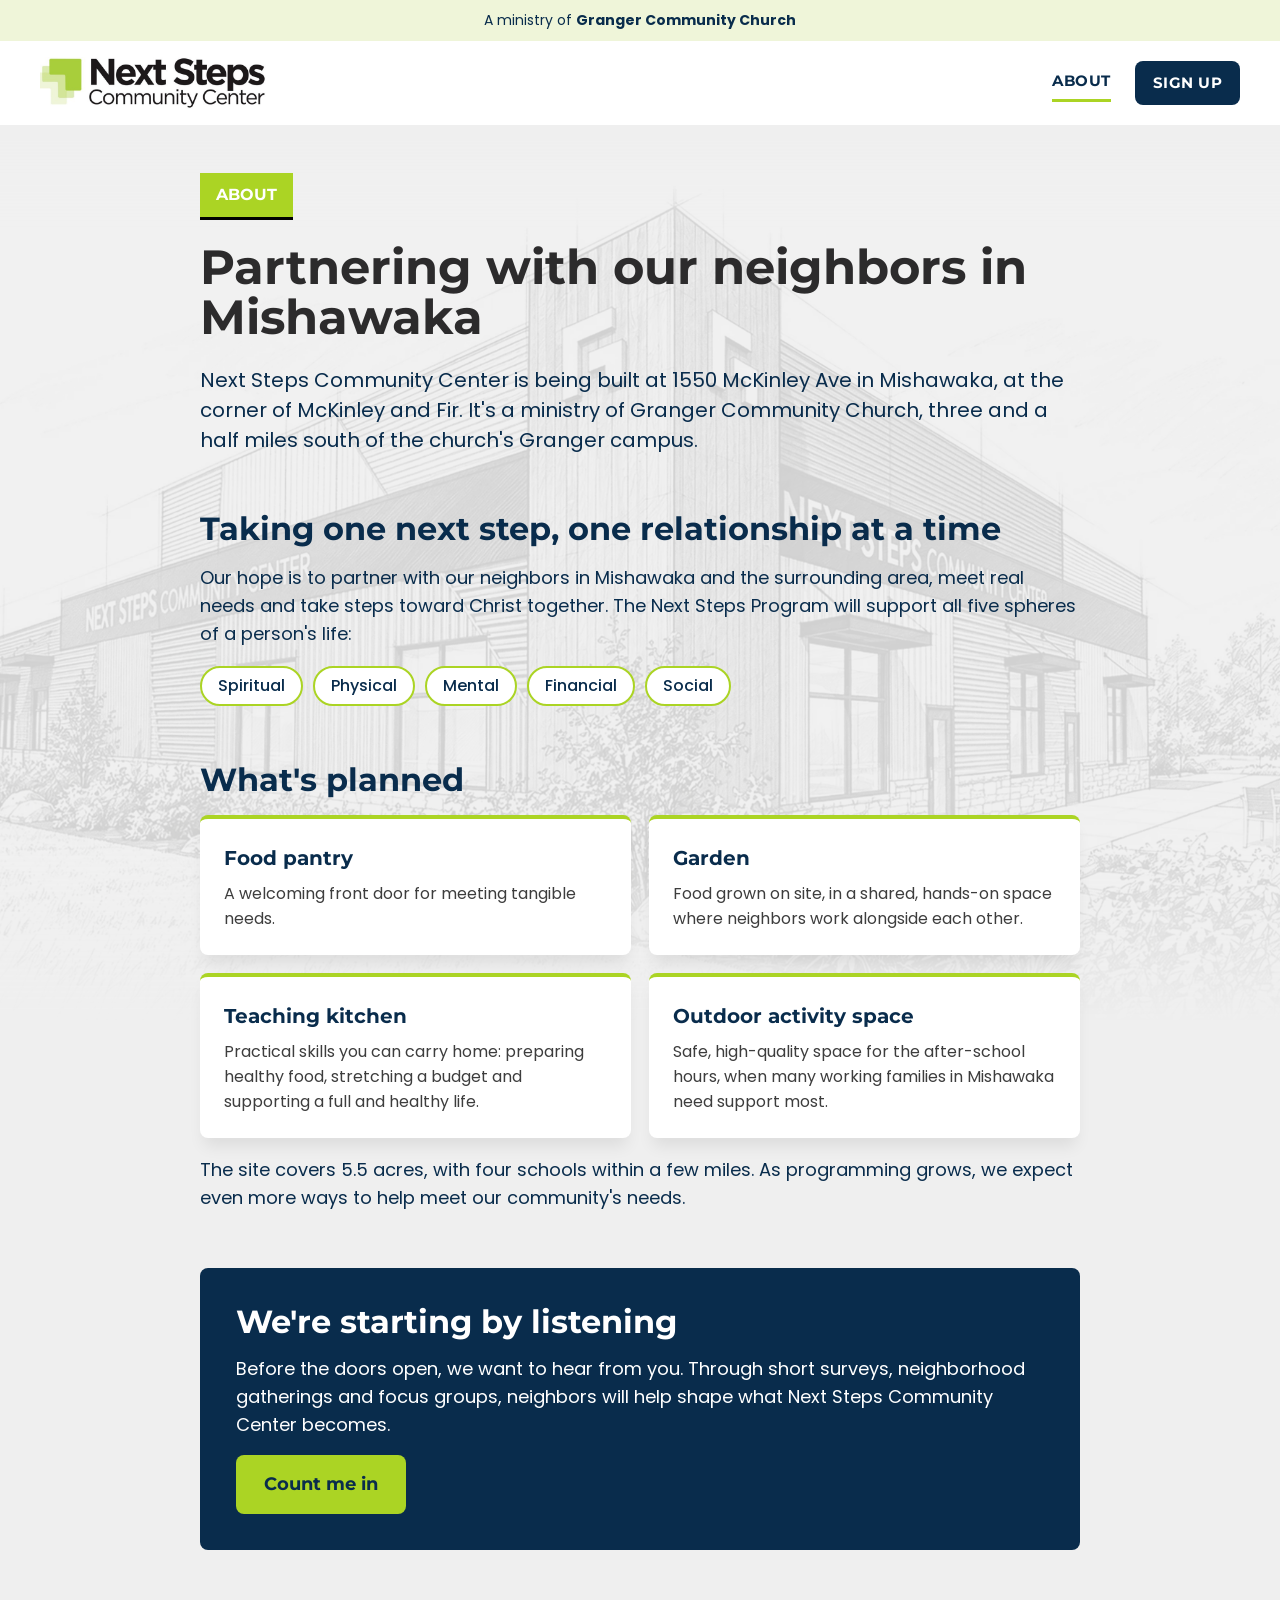
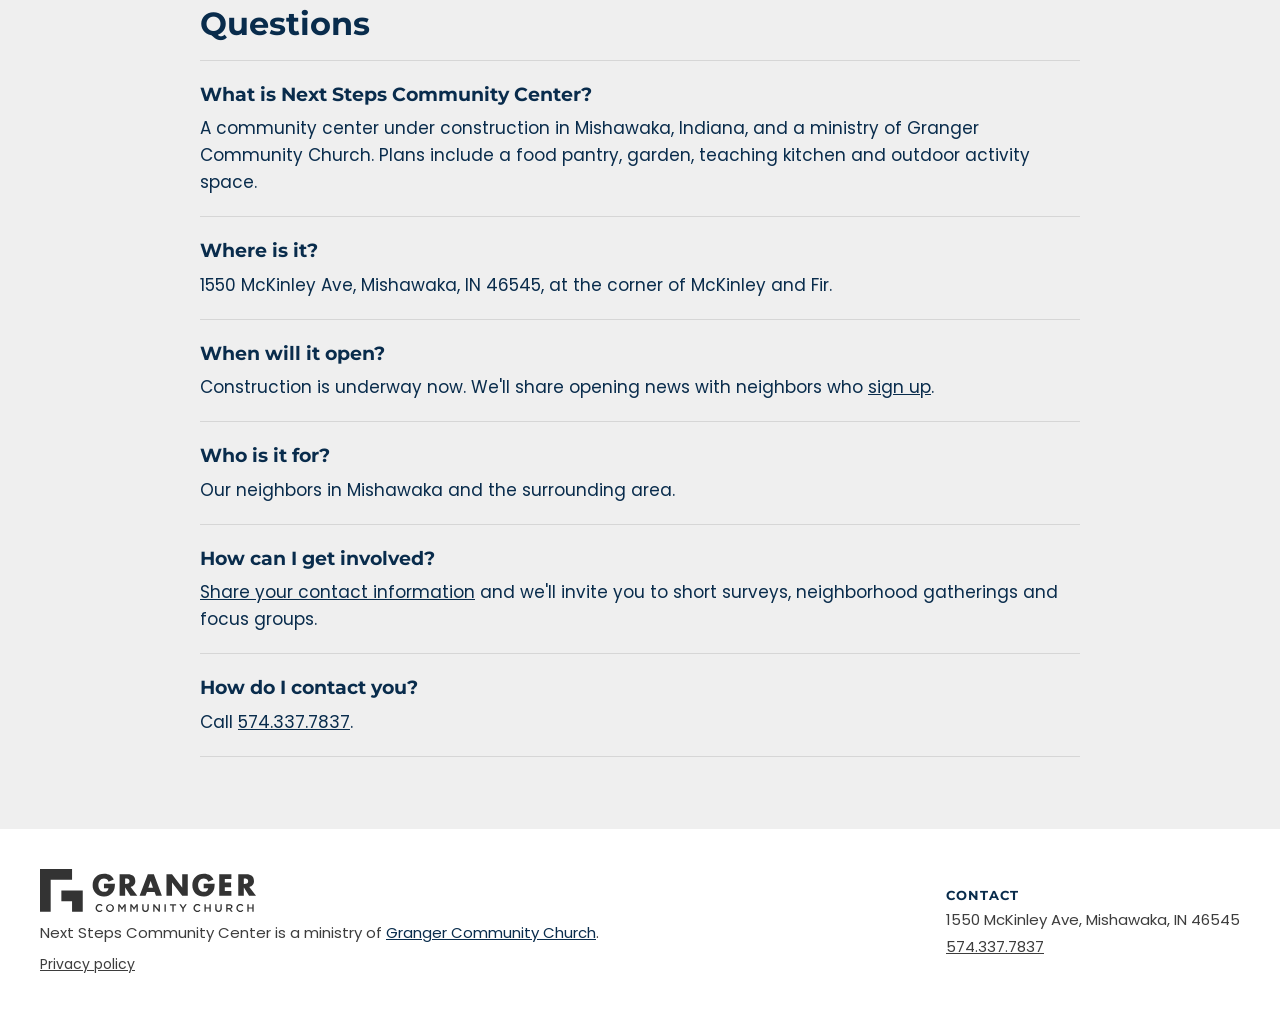
==== about/index.html @ ad735117 "Add About page, header nav and Google Analytics About page (about/index.html, served at /about/): ne" ====
<!doctype html>
<html lang="en">
<head>
<meta charset="utf-8">
<meta name="viewport" content="width=device-width, initial-scale=1">
<title>About | Next Steps Community Center</title>
<meta name="description" content="Next Steps Community Center is being built at 1550 McKinley Ave in Mishawaka, Indiana. A ministry of Granger Community Church, it will include a food pantry, garden, teaching kitchen and outdoor activity space.">
<link rel="canonical" href="https://mynextsteps.cc/about/">
<meta property="og:title" content="About | Next Steps Community Center">
<meta property="og:description" content="A new community center in Mishawaka with a food pantry, garden, teaching kitchen and outdoor activity space. A ministry of Granger Community Church.">
<meta property="og:url" content="https://mynextsteps.cc/about/">
<meta property="og:type" content="website">
<meta name="theme-color" content="#abd424">
<link rel="icon" href="/favicon.svg" type="image/svg+xml">
<link rel="icon" href="/favicon-32.png" type="image/png" sizes="32x32">
<link rel="apple-touch-icon" href="/apple-touch-icon.png">
<link rel="preconnect" href="https://fonts.googleapis.com">
<link rel="preconnect" href="https://fonts.gstatic.com" crossorigin>
<link href="https://fonts.googleapis.com/css2?family=Montserrat:wght@700;800&family=Poppins:wght@400;500;600&display=swap" rel="stylesheet">
<link rel="stylesheet" href="/site.css">
<script src="/analytics.js"></script>
</head>
<body>

<div class="topbar"><a href="https://grangerchurch.com">A ministry of <strong>Granger Community Church</strong></a></div>

<header class="header">
  <div class="header-inner">
    <a href="/" class="header-logo"><img src="/assets/nscc-logo.jpg" alt="Next Steps Community Center home" width="226" height="52"></a>
    <nav class="nav" aria-label="Main">
      <a href="/about/" aria-current="page">About</a>
      <a href="/#sign-up" class="nav-cta">Sign up</a>
    </nav>
  </div>
</header>

<main class="about">
  <div class="about-inner">

    <section class="about-hero" aria-labelledby="about-title">
      <span class="label">About</span>
      <h1 id="about-title">Partnering with our neighbors in Mishawaka</h1>
      <p class="lead">Next Steps Community Center is being built at 1550 McKinley Ave in Mishawaka, at the corner of McKinley and Fir. It's a ministry of Granger Community Church, three and a half miles south of the church's Granger campus.</p>
    </section>

    <section class="about-section" aria-labelledby="why">
      <h2 id="why">Taking one next step, one relationship at a time</h2>
      <p>Our hope is to partner with our neighbors in Mishawaka and the surrounding area, meet real needs and take steps toward Christ together. The Next Steps Program will support all five spheres of a person's life:</p>
      <ul class="spheres">
        <li>Spiritual</li>
        <li>Physical</li>
        <li>Mental</li>
        <li>Financial</li>
        <li>Social</li>
      </ul>
    </section>

    <section class="about-section" aria-labelledby="plans">
      <h2 id="plans">What's planned</h2>
      <ul class="plans">
        <li>
          <h3>Food pantry</h3>
          <p>A welcoming front door for meeting tangible needs.</p>
        </li>
        <li>
          <h3>Garden</h3>
          <p>Food grown on site, in a shared, hands-on space where neighbors work alongside each other.</p>
        </li>
        <li>
          <h3>Teaching kitchen</h3>
          <p>Practical skills you can carry home: preparing healthy food, stretching a budget and supporting a full and healthy life.</p>
        </li>
        <li>
          <h3>Outdoor activity space</h3>
          <p>Safe, high-quality space for the after-school hours, when many working families in Mishawaka need support most.</p>
        </li>
      </ul>
      <p>The site covers 5.5 acres, with four schools within a few miles. As programming grows, we expect even more ways to help meet our community's needs.</p>
    </section>

    <section class="about-section cta-card" aria-labelledby="listening">
      <h2 id="listening">We're starting by listening</h2>
      <p>Before the doors open, we want to hear from you. Through short surveys, neighborhood gatherings and focus groups, neighbors will help shape what Next Steps Community Center becomes.</p>
      <a class="button" href="/#sign-up">Count me in</a>
    </section>

    <section class="about-section" aria-labelledby="faq">
      <h2 id="faq">Questions</h2>
      <dl class="faq">
        <div>
          <dt>What is Next Steps Community Center?</dt>
          <dd>A community center under construction in Mishawaka, Indiana, and a ministry of Granger Community Church. Plans include a food pantry, garden, teaching kitchen and outdoor activity space.</dd>
        </div>
        <div>
          <dt>Where is it?</dt>
          <dd>1550 McKinley Ave, Mishawaka, IN 46545, at the corner of McKinley and Fir.</dd>
        </div>
        <div>
          <dt>When will it open?</dt>
          <dd>Construction is underway now. We'll share opening news with neighbors who <a href="/#sign-up">sign up</a>.</dd>
        </div>
        <div>
          <dt>Who is it for?</dt>
          <dd>Our neighbors in Mishawaka and the surrounding area.</dd>
        </div>
        <div>
          <dt>How can I get involved?</dt>
          <dd><a href="/#sign-up">Share your contact information</a> and we'll invite you to short surveys, neighborhood gatherings and focus groups.</dd>
        </div>
        <div>
          <dt>How do I contact you?</dt>
          <dd>Call <a href="tel:+15743377837">574.337.7837</a>.</dd>
        </div>
      </dl>
    </section>

  </div>
</main>

<footer>
  <div class="footer-inner">
    <div class="footer-brand">
      <a href="https://grangerchurch.com" aria-label="Granger Community Church"><img src="/assets/granger-logo.svg" alt="" width="216" height="43"></a>
      <span>Next Steps Community Center is a ministry of <a href="https://grangerchurch.com">Granger Community Church</a>.</span>
      <a href="https://grangerchurch.com/privacy-policy" class="footer-privacy">Privacy policy</a>
    </div>
    <address class="footer-contact">
      <strong>Contact</strong>
      <span>1550 McKinley Ave, Mishawaka, IN 46545</span>
      <a href="tel:+15743377837">574.337.7837</a>
    </address>
  </div>
</footer>

</body>
</html>
---- site.css ----
/* Shared styles for mynextsteps.cc. Granger brand tokens (from grangerchurch.com).
   Montserrat stands in for Gotham. The sign-up form widget has its own styles in
   mp-form.css because it renders in a shadow root. */
:root {
  --navy: #092c4c;
  --green: #abd424;
  --green-tint: #eff5d9;
  --page: #efefef;
  --white: #ffffff;
  --title: #2c2b2c;
  --text-muted: #3d3d3d;
  --border: #9e9d9e;
  --radius: 8px;
  --shadow: 0 12px 16px -4px rgba(0, 0, 0, 0.08);
  --font-display: "Gotham", "Montserrat", system-ui, sans-serif;
  --font-body: "Poppins", system-ui, sans-serif;
}
*, *::before, *::after { box-sizing: border-box; }
html { -webkit-text-size-adjust: 100%; scroll-behavior: smooth; }
@media (prefers-reduced-motion: reduce) { html { scroll-behavior: auto; } }
body { margin: 0; background: var(--page); color: var(--navy); font-family: var(--font-body); font-size: 16px; line-height: 1.5; }
a { color: var(--navy); }
a:hover { color: #2c9fa1; }
a:focus-visible, button:focus-visible, input:focus-visible, textarea:focus-visible, select:focus-visible { outline: 3px solid var(--navy); outline-offset: 2px; }

.topbar { background: var(--green-tint); font-size: 14px; text-align: center; padding: 10px 16px; }
.topbar a { text-decoration: none; }
.topbar a:hover { text-decoration: underline; }

/* ── Header and nav ── */
.header { background: var(--white); padding: 16px 24px; }
.header-inner { max-width: 1200px; margin: 0 auto; display: flex; align-items: center; justify-content: space-between; gap: 16px; }
.header-logo { display: block; flex-shrink: 1; min-width: 0; }
.header img { display: block; height: 52px; width: auto; max-width: 100%; }
.nav { display: flex; align-items: center; gap: 24px; flex-shrink: 0; }
.nav a { font-family: var(--font-display); font-weight: 700; font-size: 15px; letter-spacing: 0.5px; text-transform: uppercase; text-decoration: none; padding: 6px 0; border-bottom: 3px solid transparent; }
.nav a:hover { color: var(--navy); border-bottom-color: var(--green); }
.nav a[aria-current="page"] { border-bottom-color: var(--green); }
.nav .nav-cta { background: var(--navy); color: var(--white); border: 0; border-radius: var(--radius); padding: 11px 18px; }
.nav .nav-cta:hover { background: #536b82; color: var(--white); }

/* ── Page background ── */
main { position: relative; isolation: isolate; padding: 48px 24px 72px; }
/* Building sketch, heavily dimmed and faded at the edges so text stays readable. */
main::before {
  content: ""; position: absolute; inset: 0; z-index: -1; pointer-events: none;
  background: url(assets/nscc-building-sketch.jpg) center 35% / cover no-repeat;
  background-image: image-set(url(assets/nscc-building-sketch.webp) type("image/webp"), url(assets/nscc-building-sketch.jpg) type("image/jpeg"));
  opacity: 0.12;
  -webkit-mask-image: linear-gradient(to bottom, transparent, #000 12%, #000 80%, transparent);
  mask-image: linear-gradient(to bottom, transparent, #000 12%, #000 80%, transparent);
}
/* The About page is long, so its sketch stays in the top band only. */
main.about::before { bottom: auto; height: 900px; }

.label { display: inline-block; width: fit-content; background: var(--green); color: var(--white); font-family: var(--font-display); font-weight: 700; text-transform: uppercase; line-height: 1; padding: 14px 16px; border-bottom: 3px solid #000; }

/* ── Home ── */
.page-title { margin: 0 0 40px; text-align: center; font-family: var(--font-display); font-weight: 700; font-size: 64px; line-height: 0.95; text-transform: uppercase; color: var(--title); }
.layout { max-width: 1200px; margin: 0 auto; display: grid; grid-template-columns: minmax(0, 5fr) minmax(0, 7fr); gap: 56px; align-items: start; }

.intro { display: flex; flex-direction: column; gap: 22px; }
.intro h2 { margin: 0; font-family: var(--font-display); font-weight: 700; font-size: 40px; line-height: 1.1; }
.intro p { margin: 0; font-size: 19px; line-height: 28px; }
.checks { list-style: none; margin: 0; padding: 0; display: flex; flex-direction: column; gap: 12px; font-size: 17px; line-height: 25px; }
.checks li { display: flex; gap: 12px; }
.checks svg { flex-shrink: 0; margin-top: 2px; }

.form-card { background: var(--white); border-radius: var(--radius); box-shadow: var(--shadow); padding: 36px; scroll-margin-top: 24px; }
.form-card h3 { margin: 0 0 24px; font-family: var(--font-display); font-weight: 700; font-size: 24px; }

/* ── About ── */
.about-inner { max-width: 880px; margin: 0 auto; display: flex; flex-direction: column; gap: 56px; }
.about-hero { display: flex; flex-direction: column; gap: 22px; }
.about-hero h1 { margin: 0; font-family: var(--font-display); font-weight: 700; font-size: 48px; line-height: 1.05; color: var(--title); }
.lead { margin: 0; font-size: 20px; line-height: 30px; }
.about-section { display: flex; flex-direction: column; gap: 18px; }
.about-section h2 { margin: 0; font-family: var(--font-display); font-weight: 700; font-size: 32px; line-height: 1.1; }
.about-section p { margin: 0; font-size: 18px; line-height: 28px; }

.spheres { list-style: none; margin: 0; padding: 0; display: flex; flex-wrap: wrap; gap: 10px; }
.spheres li { background: var(--white); border: 2px solid var(--green); border-radius: 999px; padding: 6px 16px; font-weight: 500; font-size: 16px; }

.plans { list-style: none; margin: 0; padding: 0; display: grid; grid-template-columns: repeat(2, minmax(0, 1fr)); gap: 18px; }
.plans li { background: var(--white); border-radius: var(--radius); box-shadow: var(--shadow); padding: 24px; border-top: 4px solid var(--green); }
.plans h3 { margin: 0 0 8px; font-family: var(--font-display); font-weight: 700; font-size: 20px; }
.plans p { margin: 0; font-size: 16px; line-height: 25px; color: var(--text-muted); }

.cta-card { background: var(--navy); color: var(--white); border-radius: var(--radius); padding: 36px; display: flex; flex-direction: column; gap: 16px; align-items: flex-start; }
.cta-card h2 { color: var(--white); }
.cta-card p { color: var(--white); }
.button { display: inline-block; background: var(--green); color: var(--navy); font-family: var(--font-display); font-weight: 700; font-size: 18px; text-decoration: none; border-radius: var(--radius); padding: 16px 28px; }
.button:hover { background: var(--white); color: var(--navy); }
.cta-card .button:focus-visible { outline-color: var(--green); }

.faq { margin: 0; display: flex; flex-direction: column; gap: 0; }
.faq div { padding: 20px 0; border-top: 1px solid #d6d6d6; }
.faq div:last-child { border-bottom: 1px solid #d6d6d6; }
.faq dt { font-family: var(--font-display); font-weight: 700; font-size: 19px; margin: 0 0 6px; }
.faq dd { margin: 0; font-size: 17px; line-height: 27px; }

/* ── Footer ── */
footer { background: var(--white); padding: 40px 24px; font-size: 15px; color: var(--text-muted); }
.footer-inner { max-width: 1200px; margin: 0 auto; display: flex; flex-wrap: wrap; justify-content: space-between; align-items: center; gap: 24px 48px; }
.footer-brand { display: flex; flex-direction: column; gap: 10px; }
.footer-brand img { display: block; width: 216px; height: 43px; }
.footer-privacy { width: fit-content; color: var(--text-muted); font-size: 14px; }
.footer-contact { display: flex; flex-direction: column; gap: 4px; font-style: normal; }
.footer-contact strong { color: var(--navy); font-family: var(--font-display); font-size: 13px; letter-spacing: 1px; text-transform: uppercase; }
.footer-contact a { color: var(--text-muted); }

@media (max-width: 900px) {
  main { padding: 32px 16px 56px; }
  main::before { bottom: auto; height: 168vw; background-size: 260% auto; background-position: 45% top; }
  .page-title { font-size: 40px; margin-bottom: 28px; }
  .layout { grid-template-columns: minmax(0, 1fr); gap: 32px; }
  .intro h2 { font-size: 30px; }
  .intro p { font-size: 17px; line-height: 26px; }
  .form-card { padding: 24px 20px; }
  .header { padding: 12px 16px; }
  .header img { height: 40px; }
  .nav { gap: 14px; }
  .nav a { font-size: 13px; }
  .nav .nav-cta { padding: 9px 12px; }
  footer { padding: 32px 16px; }

  .about-inner { gap: 44px; }
  .about-hero h1 { font-size: 34px; }
  .lead { font-size: 18px; line-height: 28px; }
  .about-section h2 { font-size: 26px; }
  .about-section p { font-size: 17px; line-height: 26px; }
  .plans { grid-template-columns: minmax(0, 1fr); }
  .cta-card { padding: 28px 20px; }
}
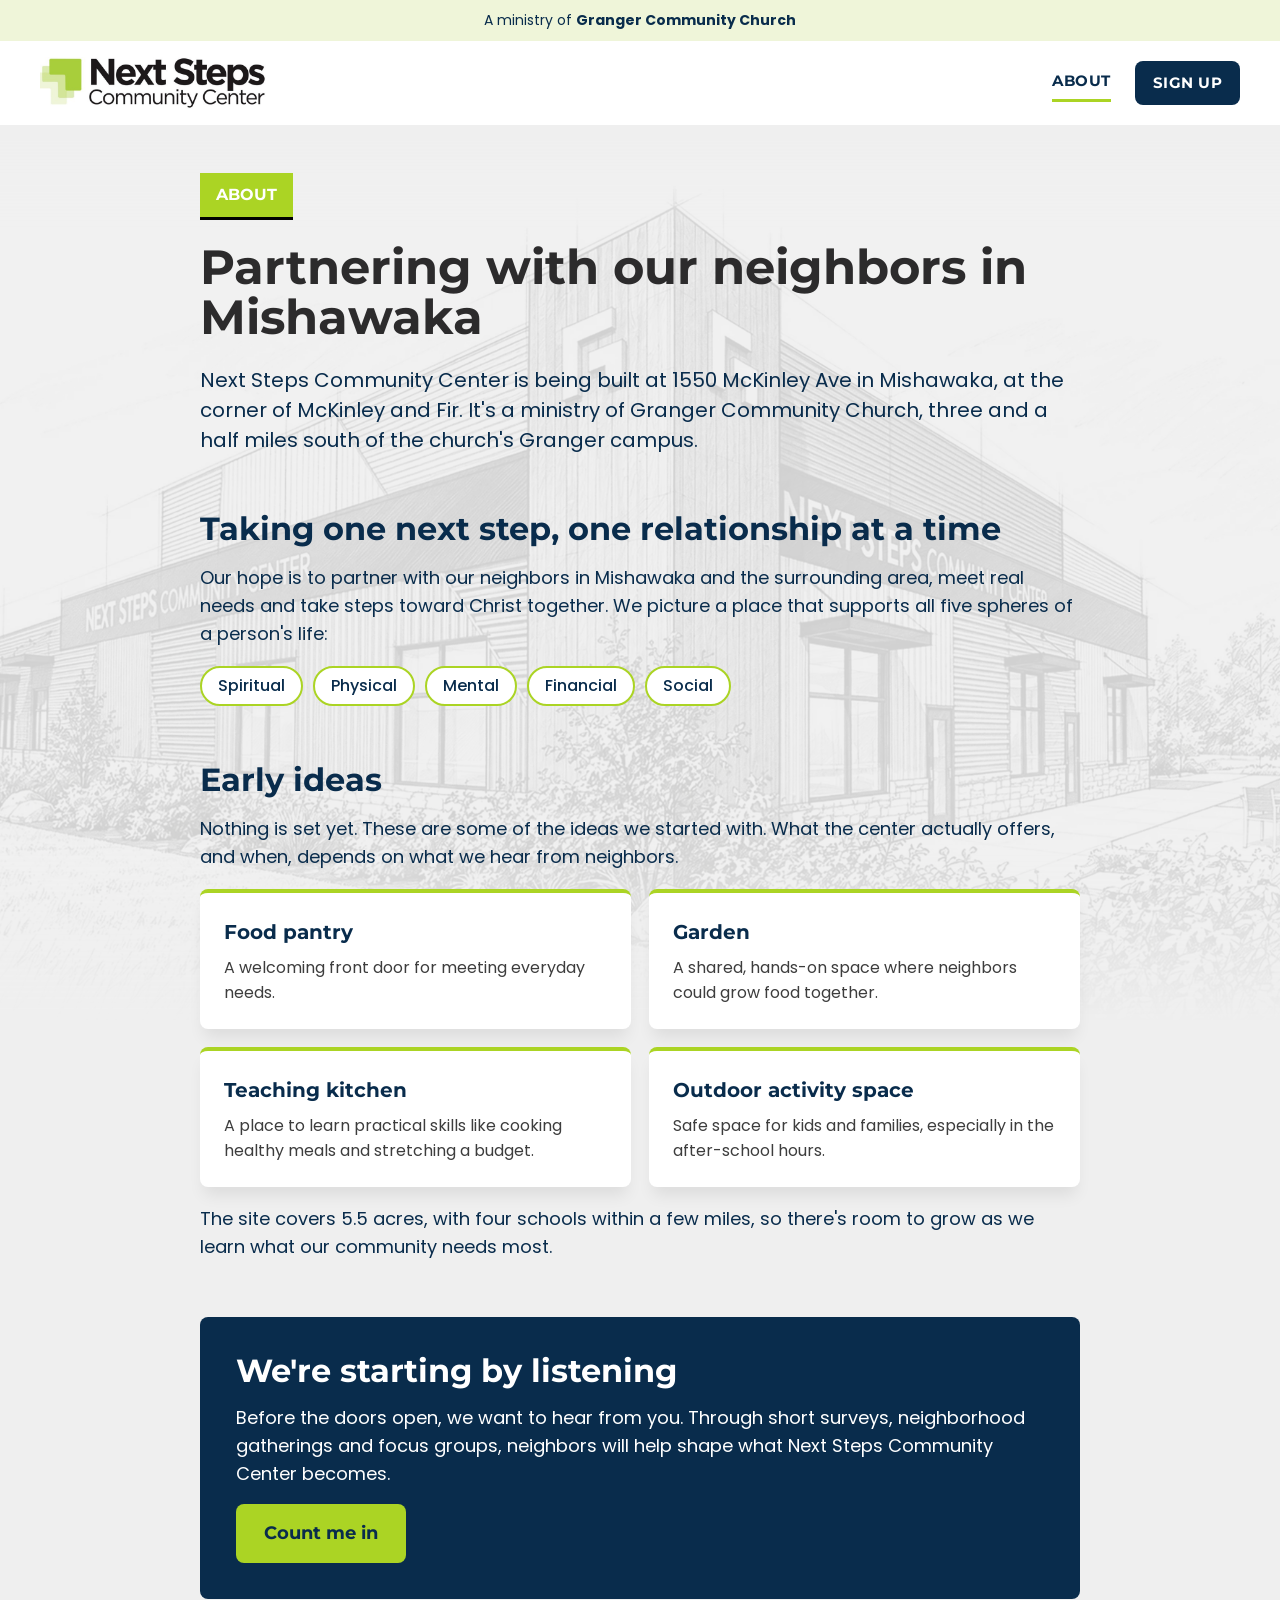
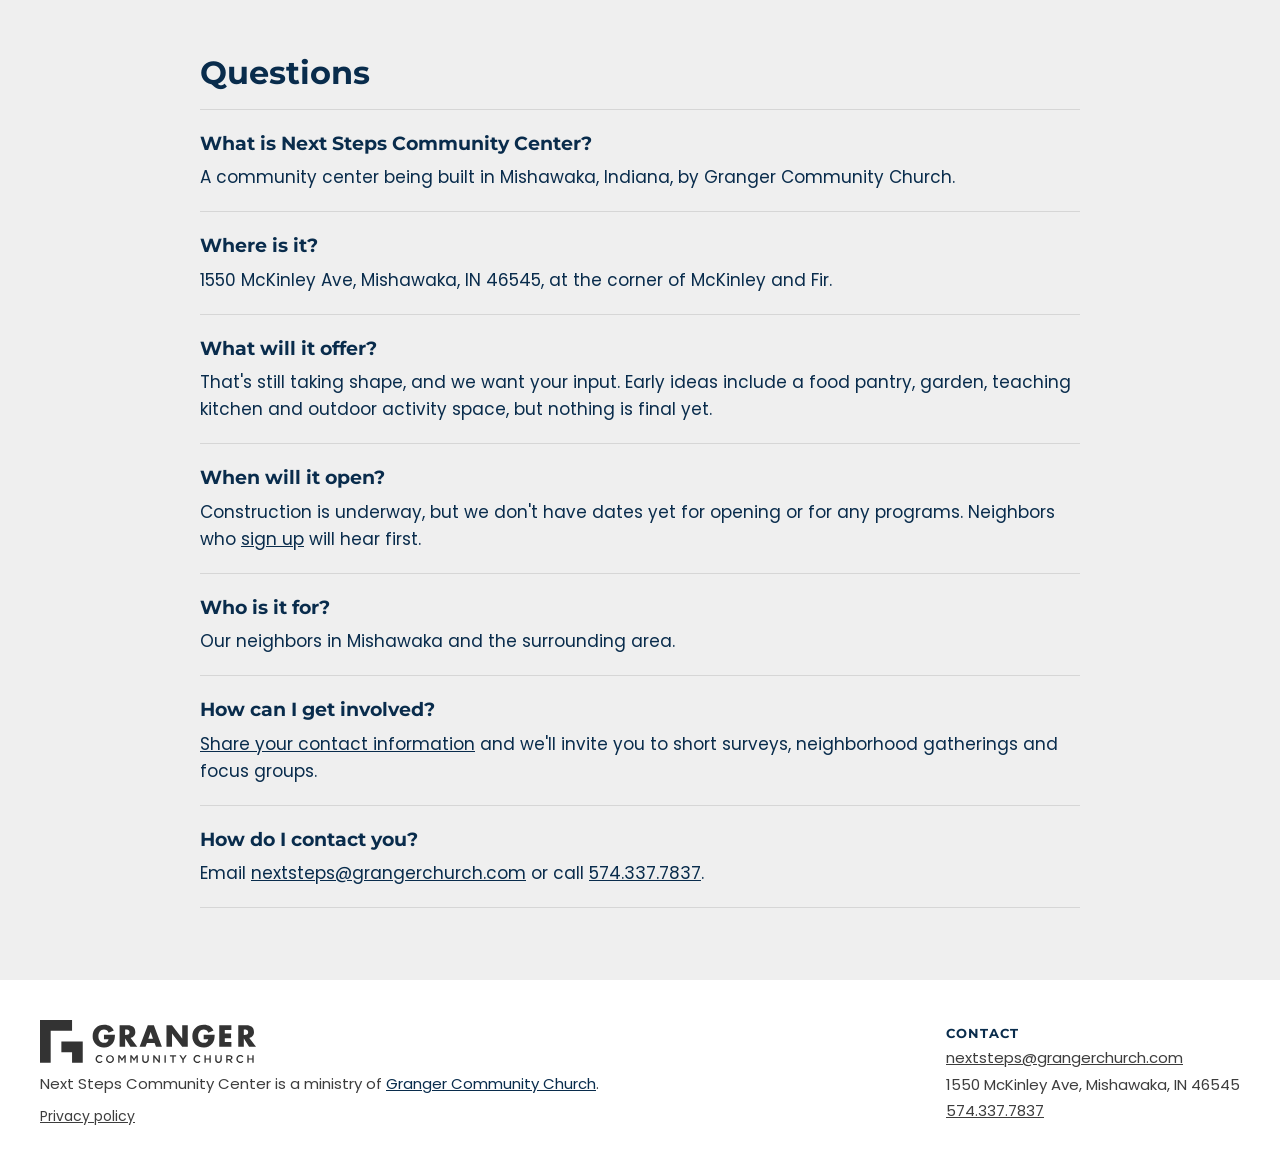
==== commit c8c58fdb: "Reframe About plans as early ideas and add contact email The program list came from the Go & Make: B" ====
--- a/about/index.html
+++ b/about/index.html
@@ -4,10 +4,10 @@
 <meta charset="utf-8">
 <meta name="viewport" content="width=device-width, initial-scale=1">
 <title>About | Next Steps Community Center</title>
-<meta name="description" content="Next Steps Community Center is being built at 1550 McKinley Ave in Mishawaka, Indiana. A ministry of Granger Community Church, it will include a food pantry, garden, teaching kitchen and outdoor activity space.">
+<meta name="description" content="Next Steps Community Center is being built at 1550 McKinley Ave in Mishawaka, Indiana, by Granger Community Church. Help shape what it becomes through short surveys, neighborhood gatherings and focus groups.">
 <link rel="canonical" href="https://mynextsteps.cc/about/">
 <meta property="og:title" content="About | Next Steps Community Center">
-<meta property="og:description" content="A new community center in Mishawaka with a food pantry, garden, teaching kitchen and outdoor activity space. A ministry of Granger Community Church.">
+<meta property="og:description" content="A new community center taking shape in Mishawaka, Indiana. A ministry of Granger Community Church, built by listening to our neighbors.">
 <meta property="og:url" content="https://mynextsteps.cc/about/">
 <meta property="og:type" content="website">
 <meta name="theme-color" content="#abd424">
@@ -45,7 +45,7 @@
 
     <section class="about-section" aria-labelledby="why">
       <h2 id="why">Taking one next step, one relationship at a time</h2>
-      <p>Our hope is to partner with our neighbors in Mishawaka and the surrounding area, meet real needs and take steps toward Christ together. The Next Steps Program will support all five spheres of a person's life:</p>
+      <p>Our hope is to partner with our neighbors in Mishawaka and the surrounding area, meet real needs and take steps toward Christ together. We picture a place that supports all five spheres of a person's life:</p>
       <ul class="spheres">
         <li>Spiritual</li>
         <li>Physical</li>
@@ -56,26 +56,27 @@
     </section>
 
     <section class="about-section" aria-labelledby="plans">
-      <h2 id="plans">What's planned</h2>
+      <h2 id="plans">Early ideas</h2>
+      <p>Nothing is set yet. These are some of the ideas we started with. What the center actually offers, and when, depends on what we hear from neighbors.</p>
       <ul class="plans">
         <li>
           <h3>Food pantry</h3>
-          <p>A welcoming front door for meeting tangible needs.</p>
+          <p>A welcoming front door for meeting everyday needs.</p>
         </li>
         <li>
           <h3>Garden</h3>
-          <p>Food grown on site, in a shared, hands-on space where neighbors work alongside each other.</p>
+          <p>A shared, hands-on space where neighbors could grow food together.</p>
         </li>
         <li>
           <h3>Teaching kitchen</h3>
-          <p>Practical skills you can carry home: preparing healthy food, stretching a budget and supporting a full and healthy life.</p>
+          <p>A place to learn practical skills like cooking healthy meals and stretching a budget.</p>
         </li>
         <li>
           <h3>Outdoor activity space</h3>
-          <p>Safe, high-quality space for the after-school hours, when many working families in Mishawaka need support most.</p>
+          <p>Safe space for kids and families, especially in the after-school hours.</p>
         </li>
       </ul>
-      <p>The site covers 5.5 acres, with four schools within a few miles. As programming grows, we expect even more ways to help meet our community's needs.</p>
+      <p>The site covers 5.5 acres, with four schools within a few miles, so there's room to grow as we learn what our community needs most.</p>
     </section>
 
     <section class="about-section cta-card" aria-labelledby="listening">
@@ -89,15 +90,19 @@
       <dl class="faq">
         <div>
           <dt>What is Next Steps Community Center?</dt>
-          <dd>A community center under construction in Mishawaka, Indiana, and a ministry of Granger Community Church. Plans include a food pantry, garden, teaching kitchen and outdoor activity space.</dd>
+          <dd>A community center being built in Mishawaka, Indiana, by Granger Community Church.</dd>
         </div>
         <div>
           <dt>Where is it?</dt>
           <dd>1550 McKinley Ave, Mishawaka, IN 46545, at the corner of McKinley and Fir.</dd>
         </div>
         <div>
+          <dt>What will it offer?</dt>
+          <dd>That's still taking shape, and we want your input. Early ideas include a food pantry, garden, teaching kitchen and outdoor activity space, but nothing is final yet.</dd>
+        </div>
+        <div>
           <dt>When will it open?</dt>
-          <dd>Construction is underway now. We'll share opening news with neighbors who <a href="/#sign-up">sign up</a>.</dd>
+          <dd>Construction is underway, but we don't have dates yet for opening or for any programs. Neighbors who <a href="/#sign-up">sign up</a> will hear first.</dd>
         </div>
         <div>
           <dt>Who is it for?</dt>
@@ -109,7 +114,7 @@
         </div>
         <div>
           <dt>How do I contact you?</dt>
-          <dd>Call <a href="tel:+15743377837">574.337.7837</a>.</dd>
+          <dd>Email <a href="mailto:nextsteps@grangerchurch.com">nextsteps@grangerchurch.com</a> or call <a href="tel:+15743377837">574.337.7837</a>.</dd>
         </div>
       </dl>
     </section>
@@ -126,6 +131,7 @@
     </div>
     <address class="footer-contact">
       <strong>Contact</strong>
+      <a href="mailto:nextsteps@grangerchurch.com">nextsteps@grangerchurch.com</a>
       <span>1550 McKinley Ave, Mishawaka, IN 46545</span>
       <a href="tel:+15743377837">574.337.7837</a>
     </address>
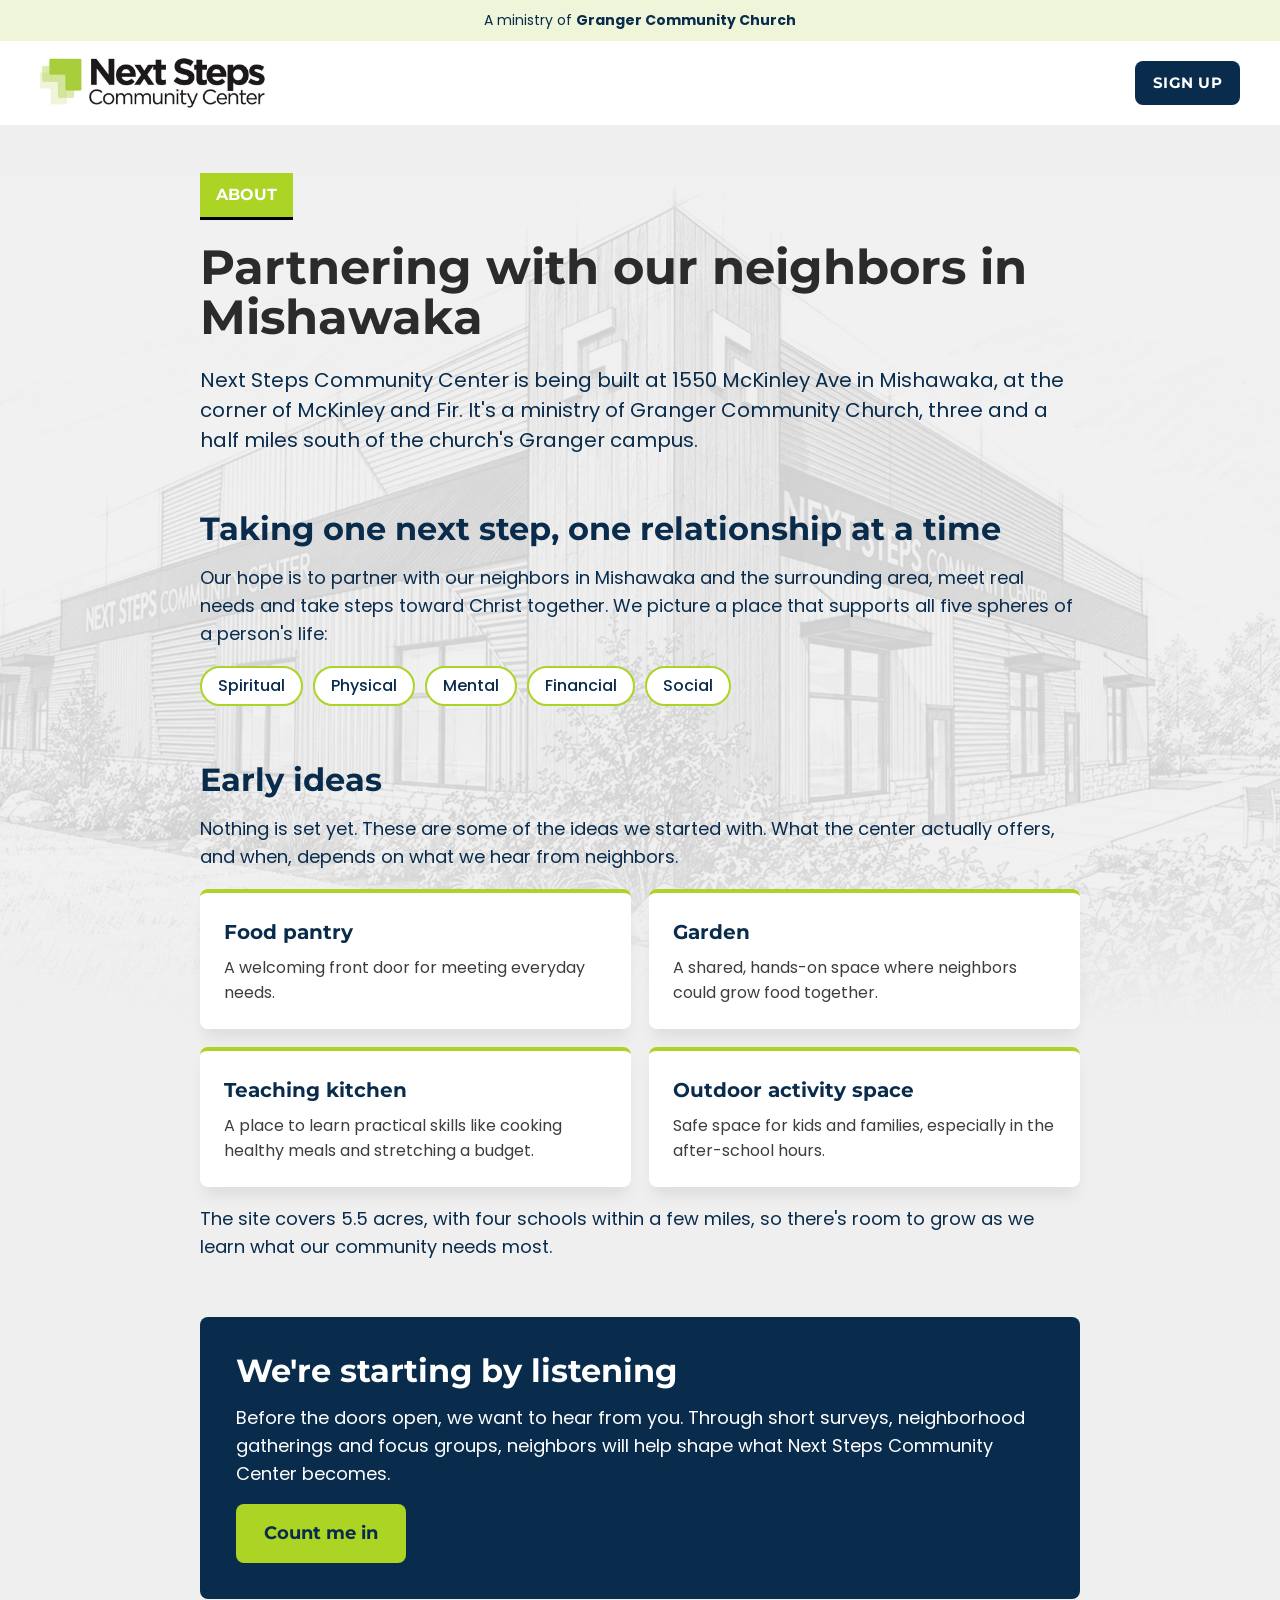
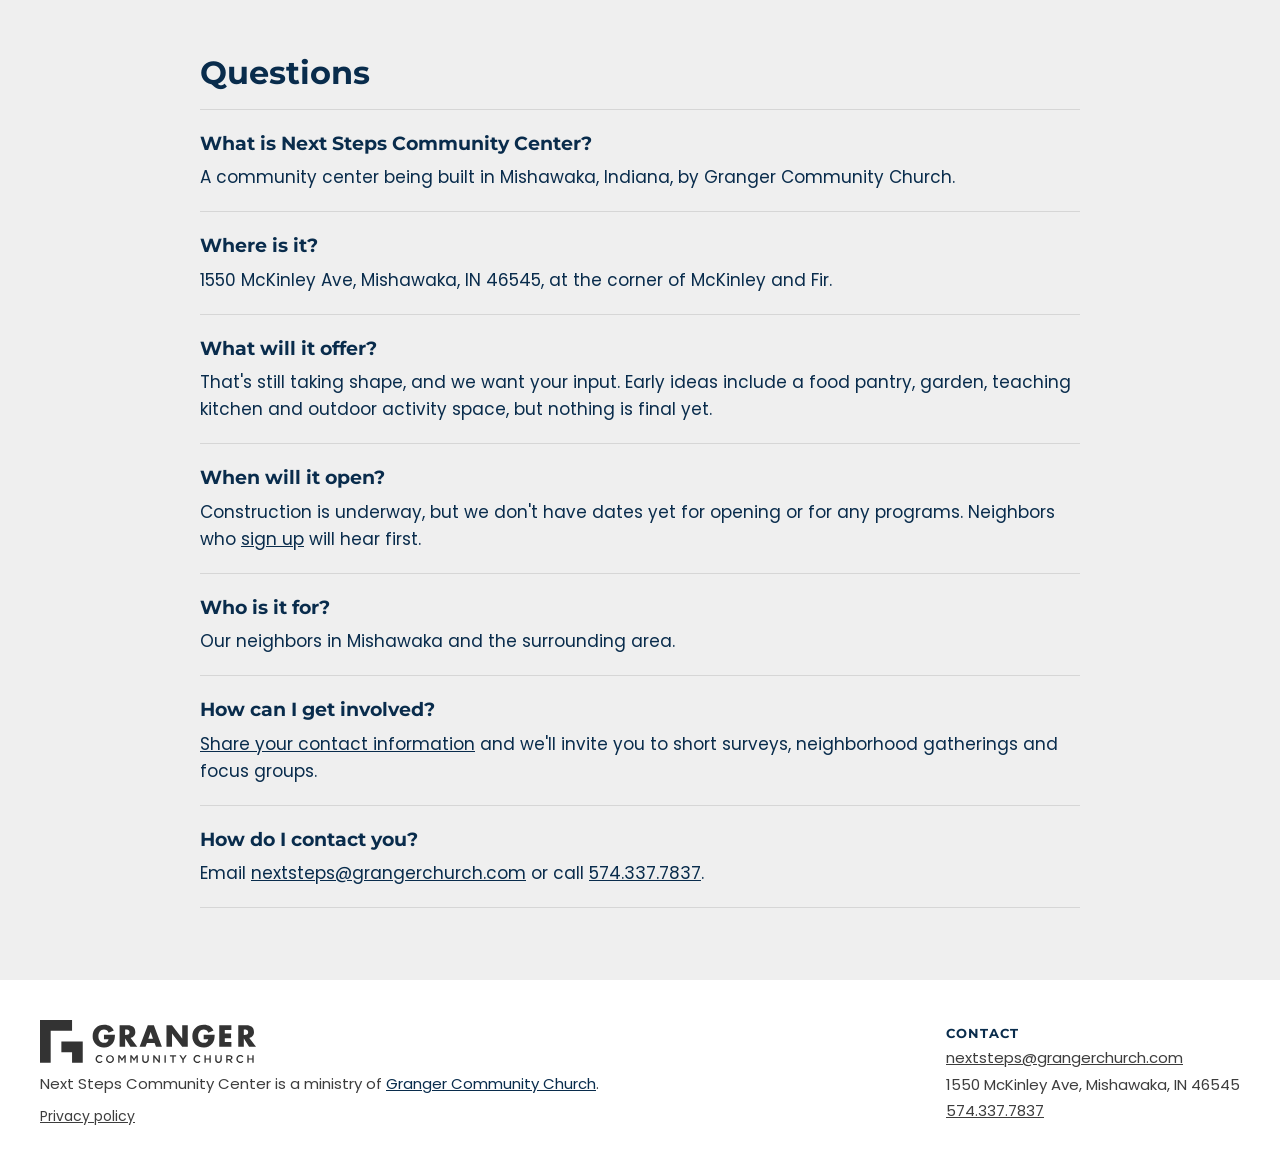
==== commit 0700a2cb: "Hide About page from nav while its copy is reviewed Remove the About link from both headers and mark" ====
--- a/about/index.html
+++ b/about/index.html
@@ -6,6 +6,9 @@
 <title>About | Next Steps Community Center</title>
 <meta name="description" content="Next Steps Community Center is being built at 1550 McKinley Ave in Mishawaka, Indiana, by Granger Community Church. Help shape what it becomes through short surveys, neighborhood gatherings and focus groups.">
 <link rel="canonical" href="https://mynextsteps.cc/about/">
+<!-- Under review: hidden from the nav and kept out of search until the copy is approved.
+     When it is, remove this tag and restore the About link in both headers. -->
+<meta name="robots" content="noindex">
 <meta property="og:title" content="About | Next Steps Community Center">
 <meta property="og:description" content="A new community center taking shape in Mishawaka, Indiana. A ministry of Granger Community Church, built by listening to our neighbors.">
 <meta property="og:url" content="https://mynextsteps.cc/about/">
@@ -28,7 +31,6 @@
   <div class="header-inner">
     <a href="/" class="header-logo"><img src="/assets/nscc-logo.jpg" alt="Next Steps Community Center home" width="226" height="52"></a>
     <nav class="nav" aria-label="Main">
-      <a href="/about/" aria-current="page">About</a>
       <a href="/#sign-up" class="nav-cta">Sign up</a>
     </nav>
   </div>
